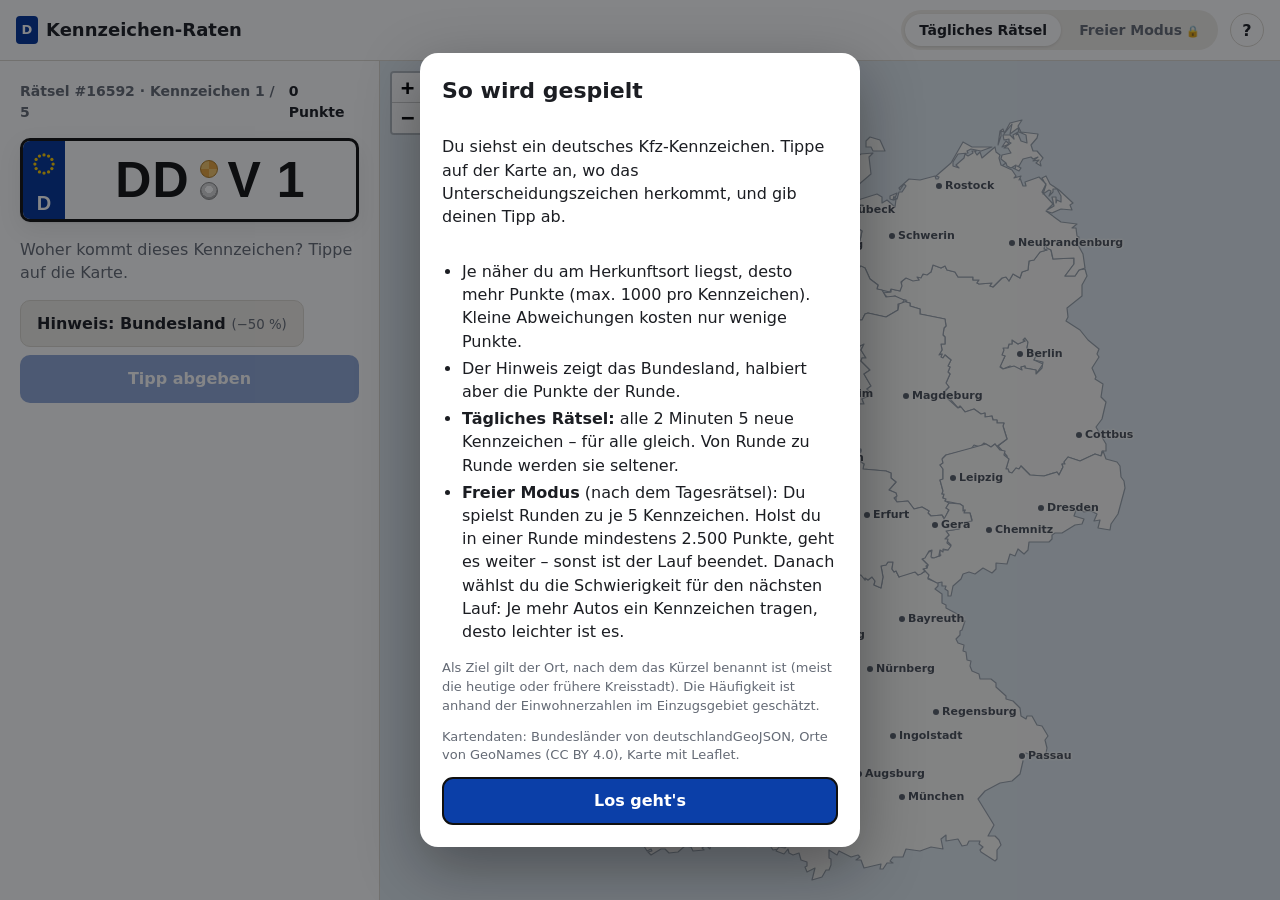
==== index.html @ be69921b "Neues Rätsel alle 2 Minuten (einstellbar über PUZZLE_MINUTES) Co-Authored-By: Claude Opus 5.5 <norep" ====
<!doctype html>
<html lang="de">
<head>
  <meta charset="utf-8">
  <meta name="viewport" content="width=device-width, initial-scale=1, viewport-fit=cover">
  <title>Kennzeichen-Raten</title>
  <meta name="description" content="Woher kommt dieses Kennzeichen? Tägliches Rätsel und freier Modus mit allen deutschen Unterscheidungszeichen.">
  <meta name="theme-color" content="#003399">
  <link rel="icon" href="data:image/svg+xml,%3Csvg xmlns='http://www.w3.org/2000/svg' viewBox='0 0 64 64'%3E%3Crect x='2' y='16' width='60' height='32' rx='5' fill='%23fff' stroke='%23111' stroke-width='3'/%3E%3Crect x='3.5' y='17.5' width='12' height='29' rx='3' fill='%23039'/%3E%3Ctext x='38' y='41' font-family='Arial' font-weight='700' font-size='20' text-anchor='middle'%3EKZ%3C/text%3E%3C/svg%3E">
  <link rel="stylesheet" href="vendor/leaflet/leaflet.css">
  <link rel="stylesheet" href="style.css">
</head>
<body>
  <header class="topbar">
    <h1 class="brand"><span class="brand-d">D</span>Kennzeichen-Raten</h1>
    <nav class="tabs" role="tablist">
      <button class="tab" role="tab" data-mode="daily" id="tab-daily">Tägliches Rätsel</button>
      <button class="tab" role="tab" data-mode="endless" id="tab-endless">Freier Modus</button>
    </nav>
    <button class="icon-btn" id="help-btn" aria-label="Spielregeln">?</button>
  </header>

  <main class="layout">
    <section class="panel" id="panel">
      <div class="panel-head">
        <span class="round-label" id="round-label">Runde 1 / 5</span>
        <span class="score-label" id="score-label">0 Punkte</span>
      </div>

      <div class="plate" id="plate" aria-live="polite">
        <div class="plate-eu"><svg class="plate-stars" viewBox="0 0 20 20" aria-hidden="true"><g fill="#ffcc00" id="stars"></g></svg><span>D</span></div>
        <div class="plate-text">
          <span class="plate-code" id="plate-code">M</span>
          <span class="plate-seals" aria-hidden="true"><i class="seal seal-hu"></i><i class="seal seal-state"></i></span>
          <span class="plate-rest" id="plate-rest">AB 123</span>
        </div>
      </div>

      <p class="prompt" id="prompt">Woher kommt dieses Kennzeichen? Tippe auf die Karte.</p>

      <div class="actions">
        <button class="btn btn-ghost" id="hint-btn">Hinweis: Bundesland <small>(−50 %)</small></button>
        <button class="btn btn-primary" id="guess-btn" disabled>Tipp abgeben</button>
        <button class="btn btn-primary" id="review-btn" hidden>Ergebnis anzeigen</button>
        <button class="btn btn-primary" id="runover-btn" hidden>Gesamtergebnis anzeigen</button>
      </div>

      <div class="endless-box" id="endless-box" hidden>
        <div class="progress-head">
          <span id="rp-label">Runde 1 · noch 2.500 Punkte nötig</span>
          <b id="rp-points">0 / 2.500</b>
        </div>
        <div class="progress" aria-hidden="true"><div class="progress-bar" id="rp-bar"></div><div class="progress-goal"></div></div>
        <div class="dots" id="rp-dots"></div>
        <p class="run-meta" id="rp-meta"></p>
      </div>
    </section>

    <section class="map-wrap">
      <div id="map" aria-label="Deutschlandkarte"></div>
    </section>
  </main>

  <div class="sheet" id="result" role="dialog" aria-label="Auflösung" hidden>
    <div class="sheet-title" id="result-title"></div>
    <div class="sheet-row">
      <div class="result-points" id="result-points">0</div>
      <div class="result-dist" id="result-dist"></div>
    </div>
    <div class="result-origin" id="result-origin"></div>
    <div class="result-tags" id="result-tags"></div>
    <p class="result-note" id="result-note" hidden></p>
    <button class="btn btn-primary" id="next-btn">Weiter</button>
  </div>

  <dialog class="modal" id="summary">
    <form method="dialog" class="modal-inner">
      <h2 id="sum-title">Rätsel #1</h2>
      <p class="sum-total"><b id="sum-total">0</b> / <span id="sum-max">5000</span> Punkte</p>
      <ol class="sum-list" id="sum-list"></ol>
      <div class="modal-actions">
        <button type="button" class="btn btn-primary" id="share-btn">Ergebnis teilen</button>
      </div>
      <div class="pick-level">
        <h3>Weiterspielen im freien Modus</h3>
        <p class="fine">Wähle eine Schwierigkeit – je mehr Autos ein Kennzeichen tragen, desto leichter.</p>
        <div class="pick-grid">
          <button type="button" class="pick" data-level="leicht"><b>Leicht</b><span>B, M, HH, K …</span></button>
          <button type="button" class="pick" data-level="mittel"><b>Mittel</b><span>GT, VS, OL …</span></button>
          <button type="button" class="pick" data-level="schwer"><b>Schwer</b><span>KU, NDH, WAN …</span></button>
          <button type="button" class="pick" data-level="profi"><b>Profi</b><span>BÜD, HDL, WOS …</span></button>
        </div>
      </div>
      <div class="stats-row">
        <div><b id="st-played">0</b><span>Gespielt</span></div>
        <div><b id="st-streak">0</b><span>Serie</span></div>
        <div><b id="st-maxstreak">0</b><span>Längste Serie</span></div>
        <div><b id="st-best">0</b><span>Bestwert</span></div>
      </div>
      <p class="countdown">Nächstes Rätsel in <b id="countdown">--:--:--</b></p>
      <div class="modal-actions"><button class="btn btn-link" value="close">Karte ansehen</button></div>
    </form>
  </dialog>

  <dialog class="modal" id="runover">
    <form method="dialog" class="modal-inner">
      <h2>Lauf beendet</h2>
      <p class="fine" id="ro-sub"></p>
      <p class="sum-total"><b id="ro-total">0</b> Punkte <span class="record" id="ro-record" hidden>🏆 Neuer Rekord!</span></p>
      <ol class="sum-list" id="ro-list"></ol>
      <div class="stats-row">
        <div><b id="ro-rounds">0</b><span>Runden geschafft</span></div>
        <div><b id="ro-plates">0</b><span>Kennzeichen</span></div>
        <div><b id="ro-avg">–</b><span>Ø Entfernung</span></div>
        <div><b id="ro-best">0</b><span>Rekord</span></div>
      </div>
      <div class="pick-level">
        <h3>Neuer Lauf – wähle die Schwierigkeit</h3>
        <div class="pick-grid">
          <button type="button" class="pick" data-level="leicht"><b>Leicht</b><span>B, M, HH, K …</span></button>
          <button type="button" class="pick" data-level="mittel"><b>Mittel</b><span>GT, VS, OL …</span></button>
          <button type="button" class="pick" data-level="schwer"><b>Schwer</b><span>KU, NDH, WAN …</span></button>
          <button type="button" class="pick" data-level="profi"><b>Profi</b><span>BÜD, HDL, WOS …</span></button>
        </div>
      </div>
      <div class="modal-actions"><button class="btn btn-link" value="close">Karte ansehen</button></div>
    </form>
  </dialog>

  <dialog class="modal" id="help">
    <form method="dialog" class="modal-inner">
      <h2>So wird gespielt</h2>
      <p>Du siehst ein deutsches Kfz-Kennzeichen. Tippe auf der Karte an, wo das Unterscheidungszeichen herkommt, und gib deinen Tipp ab.</p>
      <ul>
        <li>Je näher du am Herkunftsort liegst, desto mehr Punkte (max. 1000 pro Kennzeichen). Kleine Abweichungen kosten nur wenige Punkte.</li>
        <li>Der Hinweis zeigt das Bundesland, halbiert aber die Punkte der Runde.</li>
        <li><b>Tägliches Rätsel:</b> <span id="help-daily">jeden Tag</span> 5 neue Kennzeichen – für alle gleich. Von Runde zu Runde werden sie seltener.</li>
        <li><b>Freier Modus</b> (nach dem Tagesrätsel): Du spielst Runden zu je 5 Kennzeichen. Holst du in einer Runde mindestens 2.500 Punkte, geht es weiter – sonst ist der Lauf beendet. Danach wählst du die Schwierigkeit für den nächsten Lauf: Je mehr Autos ein Kennzeichen tragen, desto leichter ist es.</li>
      </ul>
      <p class="fine">Als Ziel gilt der Ort, nach dem das Kürzel benannt ist (meist die heutige oder frühere Kreisstadt). Die Häufigkeit ist anhand der Einwohnerzahlen im Einzugsgebiet geschätzt.</p>
      <p class="fine">Kartendaten: Bundesländer von deutschlandGeoJSON, Orte von GeoNames (CC BY 4.0), Karte mit Leaflet.</p>
      <div class="modal-actions"><button class="btn btn-primary" value="close">Los geht's</button></div>
    </form>
  </dialog>

  <div class="toast" id="toast" role="status" hidden></div>

  <script src="vendor/leaflet/leaflet.js"></script>
  <script src="plates.js"></script>
  <script src="germany.js"></script>
  <script src="cities.js"></script>
  <script src="app.js"></script>
</body>
</html>
---- vendor/leaflet/leaflet.css ----
/* required styles */

.leaflet-pane,
.leaflet-tile,
.leaflet-marker-icon,
.leaflet-marker-shadow,
.leaflet-tile-container,
.leaflet-pane > svg,
.leaflet-pane > canvas,
.leaflet-zoom-box,
.leaflet-image-layer,
.leaflet-layer {
	position: absolute;
	left: 0;
	top: 0;
	}
.leaflet-container {
	overflow: hidden;
	}
.leaflet-tile,
.leaflet-marker-icon,
.leaflet-marker-shadow {
	-webkit-user-select: none;
	   -moz-user-select: none;
	        user-select: none;
	  -webkit-user-drag: none;
	}
/* Prevents IE11 from highlighting tiles in blue */
.leaflet-tile::selection {
	background: transparent;
}
/* Safari renders non-retina tile on retina better with this, but Chrome is worse */
.leaflet-safari .leaflet-tile {
	image-rendering: -webkit-optimize-contrast;
	}
/* hack that prevents hw layers "stretching" when loading new tiles */
.leaflet-safari .leaflet-tile-container {
	width: 1600px;
	height: 1600px;
	-webkit-transform-origin: 0 0;
	}
.leaflet-marker-icon,
.leaflet-marker-shadow {
	display: block;
	}
/* .leaflet-container svg: reset svg max-width decleration shipped in Joomla! (joomla.org) 3.x */
/* .leaflet-container img: map is broken in FF if you have max-width: 100% on tiles */
.leaflet-container .leaflet-overlay-pane svg {
	max-width: none !important;
	max-height: none !important;
	}
.leaflet-container .leaflet-marker-pane img,
.leaflet-container .leaflet-shadow-pane img,
.leaflet-container .leaflet-tile-pane img,
.leaflet-container img.leaflet-image-layer,
.leaflet-container .leaflet-tile {
	max-width: none !important;
	max-height: none !important;
	width: auto;
	padding: 0;
	}

.leaflet-container img.leaflet-tile {
	/* See: https://bugs.chromium.org/p/chromium/issues/detail?id=600120 */
	mix-blend-mode: plus-lighter;
}

.leaflet-container.leaflet-touch-zoom {
	-ms-touch-action: pan-x pan-y;
	touch-action: pan-x pan-y;
	}
.leaflet-container.leaflet-touch-drag {
	-ms-touch-action: pinch-zoom;
	/* Fallback for FF which doesn't support pinch-zoom */
	touch-action: none;
	touch-action: pinch-zoom;
}
.leaflet-container.leaflet-touch-drag.leaflet-touch-zoom {
	-ms-touch-action: none;
	touch-action: none;
}
.leaflet-container {
	-webkit-tap-highlight-color: transparent;
}
.leaflet-container a {
	-webkit-tap-highlight-color: rgba(51, 181, 229, 0.4);
}
.leaflet-tile {
	filter: inherit;
	visibility: hidden;
	}
.leaflet-tile-loaded {
	visibility: inherit;
	}
.leaflet-zoom-box {
	width: 0;
	height: 0;
	-moz-box-sizing: border-box;
	     box-sizing: border-box;
	z-index: 800;
	}
/* workaround for https://bugzilla.mozilla.org/show_bug.cgi?id=888319 */
.leaflet-overlay-pane svg {
	-moz-user-select: none;
	}

.leaflet-pane         { z-index: 400; }

.leaflet-tile-pane    { z-index: 200; }
.leaflet-overlay-pane { z-index: 400; }
.leaflet-shadow-pane  { z-index: 500; }
.leaflet-marker-pane  { z-index: 600; }
.leaflet-tooltip-pane   { z-index: 650; }
.leaflet-popup-pane   { z-index: 700; }

.leaflet-map-pane canvas { z-index: 100; }
.leaflet-map-pane svg    { z-index: 200; }

.leaflet-vml-shape {
	width: 1px;
	height: 1px;
	}
.lvml {
	behavior: url(#default#VML);
	display: inline-block;
	position: absolute;
	}


/* control positioning */

.leaflet-control {
	position: relative;
	z-index: 800;
	pointer-events: visiblePainted; /* IE 9-10 doesn't have auto */
	pointer-events: auto;
	}
.leaflet-top,
.leaflet-bottom {
	position: absolute;
	z-index: 1000;
	pointer-events: none;
	}
.leaflet-top {
	top: 0;
	}
.leaflet-right {
	right: 0;
	}
.leaflet-bottom {
	bottom: 0;
	}
.leaflet-left {
	left: 0;
	}
.leaflet-control {
	float: left;
	clear: both;
	}
.leaflet-right .leaflet-control {
	float: right;
	}
.leaflet-top .leaflet-control {
	margin-top: 10px;
	}
.leaflet-bottom .leaflet-control {
	margin-bottom: 10px;
	}
.leaflet-left .leaflet-control {
	margin-left: 10px;
	}
.leaflet-right .leaflet-control {
	margin-right: 10px;
	}


/* zoom and fade animations */

.leaflet-fade-anim .leaflet-popup {
	opacity: 0;
	-webkit-transition: opacity 0.2s linear;
	   -moz-transition: opacity 0.2s linear;
	        transition: opacity 0.2s linear;
	}
.leaflet-fade-anim .leaflet-map-pane .leaflet-popup {
	opacity: 1;
	}
.leaflet-zoom-animated {
	-webkit-transform-origin: 0 0;
	    -ms-transform-origin: 0 0;
	        transform-origin: 0 0;
	}
svg.leaflet-zoom-animated {
	will-change: transform;
}

.leaflet-zoom-anim .leaflet-zoom-animated {
	-webkit-transition: -webkit-transform 0.25s cubic-bezier(0,0,0.25,1);
	   -moz-transition:    -moz-transform 0.25s cubic-bezier(0,0,0.25,1);
	        transition:         transform 0.25s cubic-bezier(0,0,0.25,1);
	}
.leaflet-zoom-anim .leaflet-tile,
.leaflet-pan-anim .leaflet-tile {
	-webkit-transition: none;
	   -moz-transition: none;
	        transition: none;
	}

.leaflet-zoom-anim .leaflet-zoom-hide {
	visibility: hidden;
	}


/* cursors */

.leaflet-interactive {
	cursor: pointer;
	}
.leaflet-grab {
	cursor: -webkit-grab;
	cursor:    -moz-grab;
	cursor:         grab;
	}
.leaflet-crosshair,
.leaflet-crosshair .leaflet-interactive {
	cursor: crosshair;
	}
.leaflet-popup-pane,
.leaflet-control {
	cursor: auto;
	}
.leaflet-dragging .leaflet-grab,
.leaflet-dragging .leaflet-grab .leaflet-interactive,
.leaflet-dragging .leaflet-marker-draggable {
	cursor: move;
	cursor: -webkit-grabbing;
	cursor:    -moz-grabbing;
	cursor:         grabbing;
	}

/* marker & overlays interactivity */
.leaflet-marker-icon,
.leaflet-marker-shadow,
.leaflet-image-layer,
.leaflet-pane > svg path,
.leaflet-tile-container {
	pointer-events: none;
	}

.leaflet-marker-icon.leaflet-interactive,
.leaflet-image-layer.leaflet-interactive,
.leaflet-pane > svg path.leaflet-interactive,
svg.leaflet-image-layer.leaflet-interactive path {
	pointer-events: visiblePainted; /* IE 9-10 doesn't have auto */
	pointer-events: auto;
	}

/* visual tweaks */

.leaflet-container {
	background: #ddd;
	outline-offset: 1px;
	}
.leaflet-container a {
	color: #0078A8;
	}
.leaflet-zoom-box {
	border: 2px dotted #38f;
	background: rgba(255,255,255,0.5);
	}


/* general typography */
.leaflet-container {
	font-family: "Helvetica Neue", Arial, Helvetica, sans-serif;
	font-size: 12px;
	font-size: 0.75rem;
	line-height: 1.5;
	}


/* general toolbar styles */

.leaflet-bar {
	box-shadow: 0 1px 5px rgba(0,0,0,0.65);
	border-radius: 4px;
	}
.leaflet-bar a {
	background-color: #fff;
	border-bottom: 1px solid #ccc;
	width: 26px;
	height: 26px;
	line-height: 26px;
	display: block;
	text-align: center;
	text-decoration: none;
	color: black;
	}
.leaflet-bar a,
.leaflet-control-layers-toggle {
	background-position: 50% 50%;
	background-repeat: no-repeat;
	display: block;
	}
.leaflet-bar a:hover,
.leaflet-bar a:focus {
	background-color: #f4f4f4;
	}
.leaflet-bar a:first-child {
	border-top-left-radius: 4px;
	border-top-right-radius: 4px;
	}
.leaflet-bar a:last-child {
	border-bottom-left-radius: 4px;
	border-bottom-right-radius: 4px;
	border-bottom: none;
	}
.leaflet-bar a.leaflet-disabled {
	cursor: default;
	background-color: #f4f4f4;
	color: #bbb;
	}

.leaflet-touch .leaflet-bar a {
	width: 30px;
	height: 30px;
	line-height: 30px;
	}
.leaflet-touch .leaflet-bar a:first-child {
	border-top-left-radius: 2px;
	border-top-right-radius: 2px;
	}
.leaflet-touch .leaflet-bar a:last-child {
	border-bottom-left-radius: 2px;
	border-bottom-right-radius: 2px;
	}

/* zoom control */

.leaflet-control-zoom-in,
.leaflet-control-zoom-out {
	font: bold 18px 'Lucida Console', Monaco, monospace;
	text-indent: 1px;
	}

.leaflet-touch .leaflet-control-zoom-in, .leaflet-touch .leaflet-control-zoom-out  {
	font-size: 22px;
	}


/* layers control */

.leaflet-control-layers {
	box-shadow: 0 1px 5px rgba(0,0,0,0.4);
	background: #fff;
	border-radius: 5px;
	}
.leaflet-control-layers-toggle {
	background-image: url(images/layers.png);
	width: 36px;
	height: 36px;
	}
.leaflet-retina .leaflet-control-layers-toggle {
	background-image: url(images/layers-2x.png);
	background-size: 26px 26px;
	}
.leaflet-touch .leaflet-control-layers-toggle {
	width: 44px;
	height: 44px;
	}
.leaflet-control-layers .leaflet-control-layers-list,
.leaflet-control-layers-expanded .leaflet-control-layers-toggle {
	display: none;
	}
.leaflet-control-layers-expanded .leaflet-control-layers-list {
	display: block;
	position: relative;
	}
.leaflet-control-layers-expanded {
	padding: 6px 10px 6px 6px;
	color: #333;
	background: #fff;
	}
.leaflet-control-layers-scrollbar {
	overflow-y: scroll;
	overflow-x: hidden;
	padding-right: 5px;
	}
.leaflet-control-layers-selector {
	margin-top: 2px;
	position: relative;
	top: 1px;
	}
.leaflet-control-layers label {
	display: block;
	font-size: 13px;
	font-size: 1.08333em;
	}
.leaflet-control-layers-separator {
	height: 0;
	border-top: 1px solid #ddd;
	margin: 5px -10px 5px -6px;
	}

/* Default icon URLs */
.leaflet-default-icon-path { /* used only in path-guessing heuristic, see L.Icon.Default */
	background-image: url(images/marker-icon.png);
	}


/* attribution and scale controls */

.leaflet-container .leaflet-control-attribution {
	background: #fff;
	background: rgba(255, 255, 255, 0.8);
	margin: 0;
	}
.leaflet-control-attribution,
.leaflet-control-scale-line {
	padding: 0 5px;
	color: #333;
	line-height: 1.4;
	}
.leaflet-control-attribution a {
	text-decoration: none;
	}
.leaflet-control-attribution a:hover,
.leaflet-control-attribution a:focus {
	text-decoration: underline;
	}
.leaflet-attribution-flag {
	display: inline !important;
	vertical-align: baseline !important;
	width: 1em;
	height: 0.6669em;
	}
.leaflet-left .leaflet-control-scale {
	margin-left: 5px;
	}
.leaflet-bottom .leaflet-control-scale {
	margin-bottom: 5px;
	}
.leaflet-control-scale-line {
	border: 2px solid #777;
	border-top: none;
	line-height: 1.1;
	padding: 2px 5px 1px;
	white-space: nowrap;
	-moz-box-sizing: border-box;
	     box-sizing: border-box;
	background: rgba(255, 255, 255, 0.8);
	text-shadow: 1px 1px #fff;
	}
.leaflet-control-scale-line:not(:first-child) {
	border-top: 2px solid #777;
	border-bottom: none;
	margin-top: -2px;
	}
.leaflet-control-scale-line:not(:first-child):not(:last-child) {
	border-bottom: 2px solid #777;
	}

.leaflet-touch .leaflet-control-attribution,
.leaflet-touch .leaflet-control-layers,
.leaflet-touch .leaflet-bar {
	box-shadow: none;
	}
.leaflet-touch .leaflet-control-layers,
.leaflet-touch .leaflet-bar {
	border: 2px solid rgba(0,0,0,0.2);
	background-clip: padding-box;
	}


/* popup */

.leaflet-popup {
	position: absolute;
	text-align: center;
	margin-bottom: 20px;
	}
.leaflet-popup-content-wrapper {
	padding: 1px;
	text-align: left;
	border-radius: 12px;
	}
.leaflet-popup-content {
	margin: 13px 24px 13px 20px;
	line-height: 1.3;
	font-size: 13px;
	font-size: 1.08333em;
	min-height: 1px;
	}
.leaflet-popup-content p {
	margin: 17px 0;
	margin: 1.3em 0;
	}
.leaflet-popup-tip-container {
	width: 40px;
	height: 20px;
	position: absolute;
	left: 50%;
	margin-top: -1px;
	margin-left: -20px;
	overflow: hidden;
	pointer-events: none;
	}
.leaflet-popup-tip {
	width: 17px;
	height: 17px;
	padding: 1px;

	margin: -10px auto 0;
	pointer-events: auto;

	-webkit-transform: rotate(45deg);
	   -moz-transform: rotate(45deg);
	    -ms-transform: rotate(45deg);
	        transform: rotate(45deg);
	}
.leaflet-popup-content-wrapper,
.leaflet-popup-tip {
	background: white;
	color: #333;
	box-shadow: 0 3px 14px rgba(0,0,0,0.4);
	}
.leaflet-container a.leaflet-popup-close-button {
	position: absolute;
	top: 0;
	right: 0;
	border: none;
	text-align: center;
	width: 24px;
	height: 24px;
	font: 16px/24px Tahoma, Verdana, sans-serif;
	color: #757575;
	text-decoration: none;
	background: transparent;
	}
.leaflet-container a.leaflet-popup-close-button:hover,
.leaflet-container a.leaflet-popup-close-button:focus {
	color: #585858;
	}
.leaflet-popup-scrolled {
	overflow: auto;
	}

.leaflet-oldie .leaflet-popup-content-wrapper {
	-ms-zoom: 1;
	}
.leaflet-oldie .leaflet-popup-tip {
	width: 24px;
	margin: 0 auto;

	-ms-filter: "progid:DXImageTransform.Microsoft.Matrix(M11=0.70710678, M12=0.70710678, M21=-0.70710678, M22=0.70710678)";
	filter: progid:DXImageTransform.Microsoft.Matrix(M11=0.70710678, M12=0.70710678, M21=-0.70710678, M22=0.70710678);
	}

.leaflet-oldie .leaflet-control-zoom,
.leaflet-oldie .leaflet-control-layers,
.leaflet-oldie .leaflet-popup-content-wrapper,
.leaflet-oldie .leaflet-popup-tip {
	border: 1px solid #999;
	}


/* div icon */

.leaflet-div-icon {
	background: #fff;
	border: 1px solid #666;
	}


/* Tooltip */
/* Base styles for the element that has a tooltip */
.leaflet-tooltip {
	position: absolute;
	padding: 6px;
	background-color: #fff;
	border: 1px solid #fff;
	border-radius: 3px;
	color: #222;
	white-space: nowrap;
	-webkit-user-select: none;
	-moz-user-select: none;
	-ms-user-select: none;
	user-select: none;
	pointer-events: none;
	box-shadow: 0 1px 3px rgba(0,0,0,0.4);
	}
.leaflet-tooltip.leaflet-interactive {
	cursor: pointer;
	pointer-events: auto;
	}
.leaflet-tooltip-top:before,
.leaflet-tooltip-bottom:before,
.leaflet-tooltip-left:before,
.leaflet-tooltip-right:before {
	position: absolute;
	pointer-events: none;
	border: 6px solid transparent;
	background: transparent;
	content: "";
	}

/* Directions */

.leaflet-tooltip-bottom {
	margin-top: 6px;
}
.leaflet-tooltip-top {
	margin-top: -6px;
}
.leaflet-tooltip-bottom:before,
.leaflet-tooltip-top:before {
	left: 50%;
	margin-left: -6px;
	}
.leaflet-tooltip-top:before {
	bottom: 0;
	margin-bottom: -12px;
	border-top-color: #fff;
	}
.leaflet-tooltip-bottom:before {
	top: 0;
	margin-top: -12px;
	margin-left: -6px;
	border-bottom-color: #fff;
	}
.leaflet-tooltip-left {
	margin-left: -6px;
}
.leaflet-tooltip-right {
	margin-left: 6px;
}
.leaflet-tooltip-left:before,
.leaflet-tooltip-right:before {
	top: 50%;
	margin-top: -6px;
	}
.leaflet-tooltip-left:before {
	right: 0;
	margin-right: -12px;
	border-left-color: #fff;
	}
.leaflet-tooltip-right:before {
	left: 0;
	margin-left: -12px;
	border-right-color: #fff;
	}

/* Printing */

@media print {
	/* Prevent printers from removing background-images of controls. */
	.leaflet-control {
		-webkit-print-color-adjust: exact;
		print-color-adjust: exact;
		}
	}
---- style.css ----
:root {
  --bg: #f4f2ee;
  --surface: #ffffff;
  --surface-2: #f0ede7;
  --text: #1b1d22;
  --muted: #646a75;
  --border: #dcd8d0;
  --accent: #0b3fa8;
  --accent-text: #ffffff;
  --eu: #003399;
  --good: #1f8a4c;
  --mid: #c98a00;
  --bad: #c0392b;
  --map-bg: #dfe8ef;
  --land: #fbfaf7;
  --land-line: #9aa3ad;
  --land-hint: #ffe9a8;
  --city-dot: #59606b;
  --city-text: #4a505a;
  --shadow: 0 1px 2px rgba(0,0,0,.06), 0 8px 24px rgba(0,0,0,.08);
  --radius: 14px;
  color-scheme: light;
}
@media (prefers-color-scheme: dark) {
  :root:not([data-theme="light"]) {
    --bg: #111317;
    --surface: #1a1d23;
    --surface-2: #23272f;
    --text: #eceef2;
    --muted: #9aa1ad;
    --border: #2f343d;
    --accent: #5b8cff;
    --accent-text: #0b0d12;
    --map-bg: #0f1a24;
    --land: #262b33;
    --land-line: #4c5562;
    --land-hint: #5a4a17;
    --city-dot: #8f98a6;
    --city-text: #aab2bf;
    --shadow: 0 1px 2px rgba(0,0,0,.4), 0 8px 24px rgba(0,0,0,.35);
    color-scheme: dark;
  }
}

* { box-sizing: border-box; }
[hidden] { display: none !important; }
html, body { height: 100%; margin: 0; }
body {
  background: var(--bg);
  color: var(--text);
  font: 16px/1.45 system-ui, -apple-system, "Segoe UI", Roboto, sans-serif;
  display: flex;
  flex-direction: column;
  overflow: hidden;
}
button { font: inherit; color: inherit; }

/* Top bar */
.topbar {
  display: flex; align-items: center; gap: 12px;
  padding: 10px 16px;
  background: var(--surface);
  border-bottom: 1px solid var(--border);
  z-index: 10;
}
.brand { font-size: 18px; margin: 0; display: flex; align-items: center; gap: 8px; white-space: nowrap; }
.brand-d {
  display: inline-grid; place-items: center;
  width: 22px; height: 28px; border-radius: 4px;
  background: var(--eu); color: #fff; font-size: 13px;
}
.tabs { display: flex; gap: 4px; background: var(--surface-2); padding: 4px; border-radius: 999px; margin-left: auto; }
.tab {
  border: 0; background: transparent; padding: 6px 14px; border-radius: 999px;
  cursor: pointer; color: var(--muted); font-weight: 600; font-size: 14px;
}
.tab[aria-selected="true"] { background: var(--surface); color: var(--text); box-shadow: 0 1px 3px rgba(0,0,0,.12); }
.tab.locked::after { content: " 🔒"; font-size: 11px; }
.icon-btn {
  width: 34px; height: 34px; border-radius: 50%;
  border: 1px solid var(--border); background: var(--surface); cursor: pointer; font-weight: 700;
}

/* Layout */
.layout { flex: 1; display: grid; grid-template-columns: 380px 1fr; min-height: 0; }
.panel {
  padding: 20px; overflow-y: auto;
  background: var(--surface); border-right: 1px solid var(--border);
  display: flex; flex-direction: column; gap: 16px;
}
.panel > * { flex-shrink: 0; }
.map-wrap { position: relative; min-height: 0; }
#map { position: absolute; inset: 0; background: var(--map-bg); cursor: crosshair; }
.leaflet-container { font: inherit; background: var(--map-bg); }

.panel-head { display: flex; justify-content: space-between; color: var(--muted); font-size: 14px; font-weight: 600; }
.score-label { color: var(--text); font-variant-numeric: tabular-nums; }

/* License plate */
.plate {
  display: flex; align-items: stretch;
  background: #fff; color: #111;
  border: 3px solid #111; border-radius: 10px;
  height: 84px; overflow: hidden;
  box-shadow: inset 0 0 0 2px #fff, var(--shadow);
  user-select: none;
}
.plate-eu {
  width: 42px; flex: none;
  background: var(--eu); color: #fff;
  display: flex; flex-direction: column; align-items: center; justify-content: flex-end;
  padding: 6px 0 6px; gap: 2px;
  font: 700 20px/1 Arial, sans-serif;
}
.plate-stars { width: 26px; height: 26px; margin-bottom: auto; margin-top: 4px; }
.plate-text {
  flex: 1; display: flex; align-items: center; justify-content: center; gap: 10px;
  font-family: "DIN 1451", "DIN Alternate", Bahnschrift, "Arial Narrow", "Roboto Condensed", sans-serif;
  font-stretch: condensed; font-weight: 700; font-size: 50px; letter-spacing: .02em;
  padding: 0 10px; white-space: nowrap; overflow: hidden;
}
.plate-seals { display: flex; flex-direction: column; gap: 4px; }
.seal { display: block; width: 18px; height: 18px; border-radius: 50%; }
.seal-hu { background: conic-gradient(#e8a33d 0 25%, #f3c66b 0 50%, #e8a33d 0 75%, #f3c66b 0); border: 1px solid #b07a20; }
.seal-state { background: radial-gradient(circle at 50% 40%, #fff 0 30%, #d8d8d8 31% 60%, #a9a9a9 61%); border: 1px solid #888; }
.plate.pop { animation: pop .35s ease; }
@keyframes pop { 0% { transform: scale(.94); opacity: .3; } 100% { transform: scale(1); opacity: 1; } }

.prompt { margin: 0; color: var(--muted); }
.prompt.hint { color: var(--text); }
.prompt b { color: var(--text); }

.actions { display: flex; gap: 8px; flex-wrap: wrap; }
.btn {
  border: 1px solid transparent; border-radius: 10px; padding: 11px 16px;
  font-weight: 650; cursor: pointer; transition: transform .05s ease, opacity .15s;
}
.btn:active { transform: translateY(1px); }
.btn[disabled] { opacity: .45; cursor: not-allowed; }
.btn-primary { background: var(--accent); color: var(--accent-text); flex: 1; }
.btn-ghost { background: var(--surface-2); border-color: var(--border); }
.btn-ghost small { color: var(--muted); font-weight: 500; }
.btn-link { background: none; color: var(--muted); text-decoration: underline; padding: 8px; }

/* Ergebnis-Popup */
.sheet {
  position: fixed; z-index: 1000;
  left: calc(380px + (100% - 380px) / 2); bottom: 24px;
  transform: translateX(-50%);
  width: min(420px, calc(100% - 32px));
  background: var(--surface); color: var(--text);
  border: 1px solid var(--border); border-radius: 18px;
  box-shadow: 0 12px 40px rgba(0,0,0,.28);
  padding: 16px 18px 18px;
  display: flex; flex-direction: column; gap: 6px;
}
.sheet.show { animation: sheet-in .28s cubic-bezier(.2,.9,.3,1.2); }
@keyframes sheet-in { from { transform: translate(-50%, 30px); opacity: 0; } to { transform: translate(-50%, 0); opacity: 1; } }
.sheet-title { font-size: 13px; font-weight: 600; color: var(--muted); }
.sheet-row { display: flex; align-items: baseline; gap: 12px; flex-wrap: wrap; }
.result-points { font-size: 34px; font-weight: 800; font-variant-numeric: tabular-nums; line-height: 1.1; }
.result-points small { font-size: 16px; color: var(--muted); font-weight: 600; }
.result-dist { font-weight: 700; }
.result-origin { color: var(--muted); font-size: 14px; }
.result-origin b { color: var(--text); }
.result-tags { display: flex; gap: 6px; flex-wrap: wrap; margin-bottom: 6px; }
.tag { font-size: 12px; font-weight: 650; padding: 2px 8px; border-radius: 999px; background: var(--surface-2); color: var(--muted); border: 1px solid var(--border); }
.tag-leicht { color: var(--good); }
.tag-mittel { color: var(--mid); }
.tag-schwer, .tag-profi { color: var(--bad); }
.result-note { margin: 0 0 6px; padding: 8px 10px; border-radius: 10px; background: var(--surface-2); font-weight: 600; font-size: 14px; }
.c-good { color: var(--good); } .c-mid { color: var(--mid); } .c-bad { color: var(--bad); }

/* Schwierigkeit */
.endless-box { display: flex; flex-direction: column; gap: 10px; }
.levels { display: grid; grid-template-columns: repeat(4, 1fr); gap: 4px; background: var(--surface-2); padding: 4px; border-radius: 12px; }
.level { border: 0; background: transparent; padding: 8px 4px; border-radius: 9px; font-weight: 650; font-size: 14px; color: var(--muted); cursor: pointer; }
.level[aria-pressed="true"] { background: var(--surface); color: var(--text); box-shadow: 0 1px 3px rgba(0,0,0,.14); }
.level-desc { margin: 0; font-size: 13px; color: var(--muted); }

.endless-stats {
  display: grid; grid-template-columns: repeat(3, 1fr); gap: 8px; text-align: center;
}
.endless-stats > div, .stats-row > div {
  background: var(--surface-2); border-radius: 10px; padding: 10px 4px;
  display: flex; flex-direction: column;
}
.endless-stats b, .stats-row b { font-size: 20px; font-variant-numeric: tabular-nums; }
.endless-stats span, .stats-row span { font-size: 12px; color: var(--muted); }

/* Map markers */
.target-label {
  background: var(--eu); color: #fff; border: 0; border-radius: 6px;
  font-weight: 700; padding: 3px 8px; box-shadow: var(--shadow);
}
.target-label::before { border-top-color: var(--eu) !important; }
.city { pointer-events: none; }
.city i {
  position: absolute; left: -3px; top: -3px; width: 6px; height: 6px; border-radius: 50%;
  background: var(--city-dot); box-shadow: 0 0 0 1.5px var(--land);
}
.city span {
  position: absolute; left: 6px; top: -8px; white-space: nowrap;
  font-size: 11px; font-weight: 600; line-height: 16px; color: var(--city-text);
  text-shadow: 0 0 2px var(--land), 0 0 2px var(--land), 0 0 3px var(--land);
}
.state-label {
  background: transparent; border: 0; box-shadow: none; color: var(--muted);
  font-size: 11px; font-weight: 600; text-transform: uppercase; letter-spacing: .04em;
}

/* Modals */
.modal {
  border: 0; border-radius: 18px; padding: 0; max-width: 440px; width: calc(100% - 32px);
  background: var(--surface); color: var(--text); box-shadow: 0 20px 60px rgba(0,0,0,.35);
}
.modal::backdrop { background: rgba(10,12,16,.5); }
.modal-inner { padding: 22px; display: flex; flex-direction: column; gap: 12px; }
.modal h2 { margin: 0; font-size: 22px; }
.modal ul { padding-left: 20px; margin: 0; }
.modal li { margin: 4px 0; }
.fine { font-size: 13px; color: var(--muted); margin: 0; }
.sum-total { margin: 0; font-size: 18px; }
.sum-total b { font-size: 30px; }
.sum-list { list-style: none; padding: 0; margin: 0; display: flex; flex-direction: column; gap: 6px; }
.sum-list li {
  display: grid; grid-template-columns: 64px 1fr auto; gap: 10px; align-items: center;
  background: var(--surface-2); border-radius: 10px; padding: 8px 10px; font-size: 14px;
}
.mini-plate {
  border: 2px solid #111; border-left: 8px solid var(--eu); border-radius: 5px; background: #fff; color: #111;
  font: 700 16px/1.3 "DIN 1451", Bahnschrift, "Arial Narrow", sans-serif; text-align: center; padding: 1px 4px;
}
.sum-list .pts { font-weight: 700; font-variant-numeric: tabular-nums; }
.sum-list .sub { color: var(--muted); font-size: 12px; }
.stats-row { display: grid; grid-template-columns: repeat(4, 1fr); gap: 6px; text-align: center; }
.countdown { margin: 0; text-align: center; color: var(--muted); }
.countdown b { color: var(--text); font-variant-numeric: tabular-nums; }
.modal-actions { display: flex; flex-wrap: wrap; gap: 8px; }
.modal-actions .btn-primary { flex-basis: 100%; }
.modal-actions .btn-ghost { flex: 1; }
.modal-actions .btn-link { margin: 0 auto; }

.toast {
  position: fixed; left: 50%; bottom: 24px; transform: translateX(-50%);
  background: var(--text); color: var(--bg); padding: 10px 16px; border-radius: 10px;
  font-weight: 600; z-index: 2000; box-shadow: var(--shadow);
}

/* Rundenfortschritt im freien Modus */
.progress-head { display: flex; justify-content: space-between; align-items: baseline; font-size: 14px; color: var(--muted); }
.progress-head b { color: var(--text); font-variant-numeric: tabular-nums; }
.progress { position: relative; height: 10px; border-radius: 999px; background: var(--surface-2); border: 1px solid var(--border); overflow: hidden; }
.progress-bar { height: 100%; width: 0; background: var(--mid); border-radius: 999px; transition: width .4s ease; }
.progress-bar.ok { background: var(--good); }
.progress-goal { position: absolute; top: -2px; bottom: -2px; left: 50%; width: 2px; background: var(--text); opacity: .5; }
.dots { display: grid; grid-template-columns: repeat(5, 1fr); gap: 6px; }
.dot {
  display: grid; place-items: center; height: 34px; border-radius: 9px;
  background: var(--surface-2); border: 1px solid var(--border);
  color: var(--muted); font-size: 14px; font-weight: 650;
}
.dot.now { border-color: var(--accent); color: var(--text); }
.dot.done { font-size: 16px; }
.run-meta { margin: 0; font-size: 13px; color: var(--muted); }
.result-note.ok { color: var(--good); }
.result-note.fail { color: var(--bad); }
.round-row { grid-template-columns: 80px 1fr auto !important; }
.record { font-size: 14px; font-weight: 700; color: var(--mid); margin-left: 6px; }

/* Auswahl der Schwierigkeit in der Zusammenfassung */
.pick-level { border-top: 1px solid var(--border); padding-top: 12px; display: flex; flex-direction: column; gap: 8px; }
.pick-level h3 { margin: 0; font-size: 17px; }
.pick-grid { display: grid; grid-template-columns: repeat(2, 1fr); gap: 8px; }
.pick {
  display: flex; flex-direction: column; align-items: flex-start; gap: 2px;
  padding: 10px 12px; border-radius: 12px; cursor: pointer; text-align: left;
  background: var(--surface-2); border: 1px solid var(--border);
}
.pick b { font-size: 16px; }
.pick span { font-size: 12px; color: var(--muted); }
.pick:hover, .pick.current { border-color: var(--accent); }
.pick[data-level="leicht"] b { color: var(--good); }
.pick[data-level="mittel"] b { color: var(--mid); }
.pick[data-level="schwer"] b, .pick[data-level="profi"] b { color: var(--bad); }
.modal { max-height: calc(100dvh - 24px); }

/* Mobile */
@media (max-width: 760px) {
  .topbar { padding: 8px 12px; gap: 8px; flex-wrap: wrap; }
  .brand { font-size: 16px; }
  .tabs { order: 3; width: 100%; margin: 0; }
  .tab { flex: 1; }
  .tab.locked::after { content: " 🔒"; font-size: 11px; }
.icon-btn { margin-left: auto; }
  .layout { grid-template-columns: 1fr; grid-template-rows: auto 1fr; }
  .panel { border-right: 0; border-bottom: 1px solid var(--border); padding: 12px 16px; gap: 10px; max-height: 52vh; }
  .plate { height: 64px; }
  .plate-text { font-size: 38px; gap: 8px; }
  .plate-eu { width: 34px; font-size: 16px; }
  .plate-stars { width: 20px; height: 20px; }
  .seal { width: 14px; height: 14px; }
  .prompt { font-size: 14px; }
  .btn { padding: 10px 12px; font-size: 15px; }
  .sheet { left: 50%; bottom: max(12px, env(safe-area-inset-bottom)); padding: 14px 16px 16px; }
  .result-points { font-size: 28px; }
  .level { font-size: 13px; padding: 7px 2px; }
  .dot { height: 28px; }
  .endless-box { gap: 8px; }
  .endless-stats > div { padding: 6px 4px; }
  .endless-stats b { font-size: 15px; }
  .endless-box .btn-link { padding: 0; font-size: 14px; }
  /* Während der Auflösung: nur Kennzeichen zeigen, Karte bekommt den Platz */
  body.answered .prompt, body.answered .actions, body.answered .endless-box { display: none; }
  .sheet { gap: 4px; }
  .sheet .result-origin { font-size: 13px; }
  .result-tags { margin-bottom: 4px; }
  .endless-stats b { font-size: 16px; }
  .stats-row b { font-size: 16px; }
  .stats-row > div { padding: 6px 2px; }
  .stats-row span { font-size: 11px; }
  .modal-inner { padding: 18px 16px; gap: 10px; }
  .sum-total b { font-size: 26px; }
  .sum-list { gap: 4px; }
  .sum-list li { padding: 5px 8px; grid-template-columns: 54px 1fr auto; line-height: 1.25; }
  .mini-plate { font-size: 14px; }
  .pick { padding: 8px 10px; }
}
@media (max-width: 380px) {
  .plate-text { font-size: 32px; }
  .actions .btn { font-size: 14px; }
}
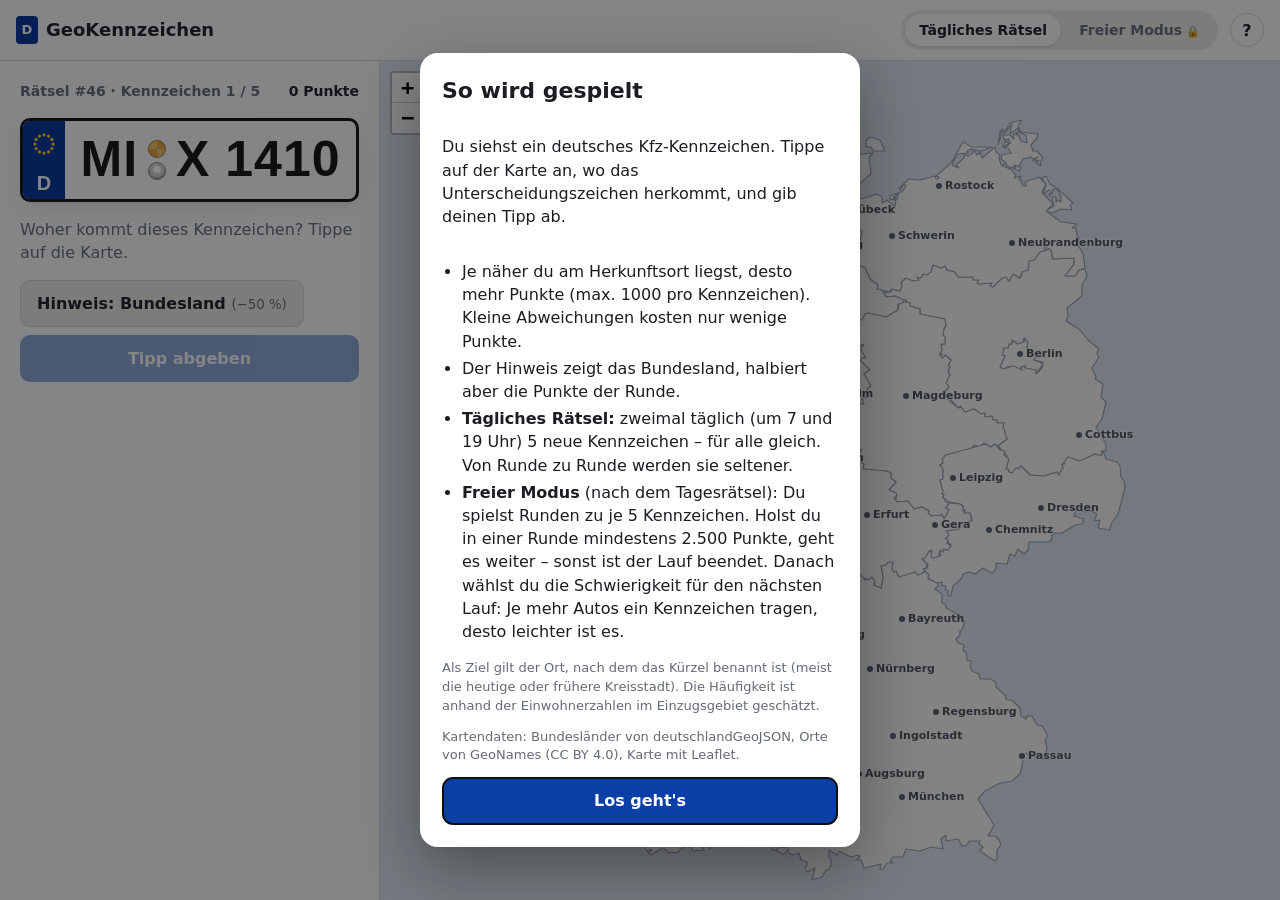
==== commit fc8f9201: "Name der Seite: GeoKennzeichen Co-Authored-By: Claude Opus 5.5 <noreply@anthropic.com> Claude-Sessio" ====
--- a/index.html
+++ b/index.html
@@ -3,7 +3,7 @@
 <head>
   <meta charset="utf-8">
   <meta name="viewport" content="width=device-width, initial-scale=1, viewport-fit=cover">
-  <title>Kennzeichen-Raten</title>
+  <title>GeoKennzeichen</title>
   <meta name="description" content="Woher kommt dieses Kennzeichen? Tägliches Rätsel und freier Modus mit allen deutschen Unterscheidungszeichen.">
   <meta name="theme-color" content="#003399">
   <link rel="icon" href="data:image/svg+xml,%3Csvg xmlns='http://www.w3.org/2000/svg' viewBox='0 0 64 64'%3E%3Crect x='2' y='16' width='60' height='32' rx='5' fill='%23fff' stroke='%23111' stroke-width='3'/%3E%3Crect x='3.5' y='17.5' width='12' height='29' rx='3' fill='%23039'/%3E%3Ctext x='38' y='41' font-family='Arial' font-weight='700' font-size='20' text-anchor='middle'%3EKZ%3C/text%3E%3C/svg%3E">
@@ -12,7 +12,7 @@
 </head>
 <body>
   <header class="topbar">
-    <h1 class="brand"><span class="brand-d">D</span>Kennzeichen-Raten</h1>
+    <h1 class="brand"><span class="brand-d">D</span>GeoKennzeichen</h1>
     <nav class="tabs" role="tablist">
       <button class="tab" role="tab" data-mode="daily" id="tab-daily">Tägliches Rätsel</button>
       <button class="tab" role="tab" data-mode="endless" id="tab-endless">Freier Modus</button>
@@ -83,12 +83,12 @@
       </div>
       <div class="pick-level">
         <h3>Weiterspielen im freien Modus</h3>
-        <p class="fine">Wähle eine Schwierigkeit – je mehr Autos ein Kennzeichen tragen, desto leichter.</p>
+        <p class="fine">Wähle eine Schwierigkeit – je mehr Autos ein Kennzeichen tragen, desto leichter. Zahlen geschätzt.</p>
         <div class="pick-grid">
-          <button type="button" class="pick" data-level="leicht"><b>Leicht</b><span>B, M, HH, K …</span></button>
-          <button type="button" class="pick" data-level="mittel"><b>Mittel</b><span>GT, VS, OL …</span></button>
-          <button type="button" class="pick" data-level="schwer"><b>Schwer</b><span>KU, NDH, WAN …</span></button>
-          <button type="button" class="pick" data-level="profi"><b>Profi</b><span>BÜD, HDL, WOS …</span></button>
+          <button type="button" class="pick" data-level="leicht"><b>Leicht</b><span>über 125.000 Autos</span></button>
+          <button type="button" class="pick" data-level="mittel"><b>Mittel</b><span>50.000–125.000 Autos</span></button>
+          <button type="button" class="pick" data-level="schwer"><b>Schwer</b><span>7.000–50.000 Autos</span></button>
+          <button type="button" class="pick" data-level="profi"><b>Profi</b><span>unter 7.000 Autos</span></button>
         </div>
       </div>
       <div class="stats-row">
@@ -117,10 +117,10 @@
       <div class="pick-level">
         <h3>Neuer Lauf – wähle die Schwierigkeit</h3>
         <div class="pick-grid">
-          <button type="button" class="pick" data-level="leicht"><b>Leicht</b><span>B, M, HH, K …</span></button>
-          <button type="button" class="pick" data-level="mittel"><b>Mittel</b><span>GT, VS, OL …</span></button>
-          <button type="button" class="pick" data-level="schwer"><b>Schwer</b><span>KU, NDH, WAN …</span></button>
-          <button type="button" class="pick" data-level="profi"><b>Profi</b><span>BÜD, HDL, WOS …</span></button>
+          <button type="button" class="pick" data-level="leicht"><b>Leicht</b><span>über 125.000 Autos</span></button>
+          <button type="button" class="pick" data-level="mittel"><b>Mittel</b><span>50.000–125.000 Autos</span></button>
+          <button type="button" class="pick" data-level="schwer"><b>Schwer</b><span>7.000–50.000 Autos</span></button>
+          <button type="button" class="pick" data-level="profi"><b>Profi</b><span>unter 7.000 Autos</span></button>
         </div>
       </div>
       <div class="modal-actions"><button class="btn btn-link" value="close">Karte ansehen</button></div>
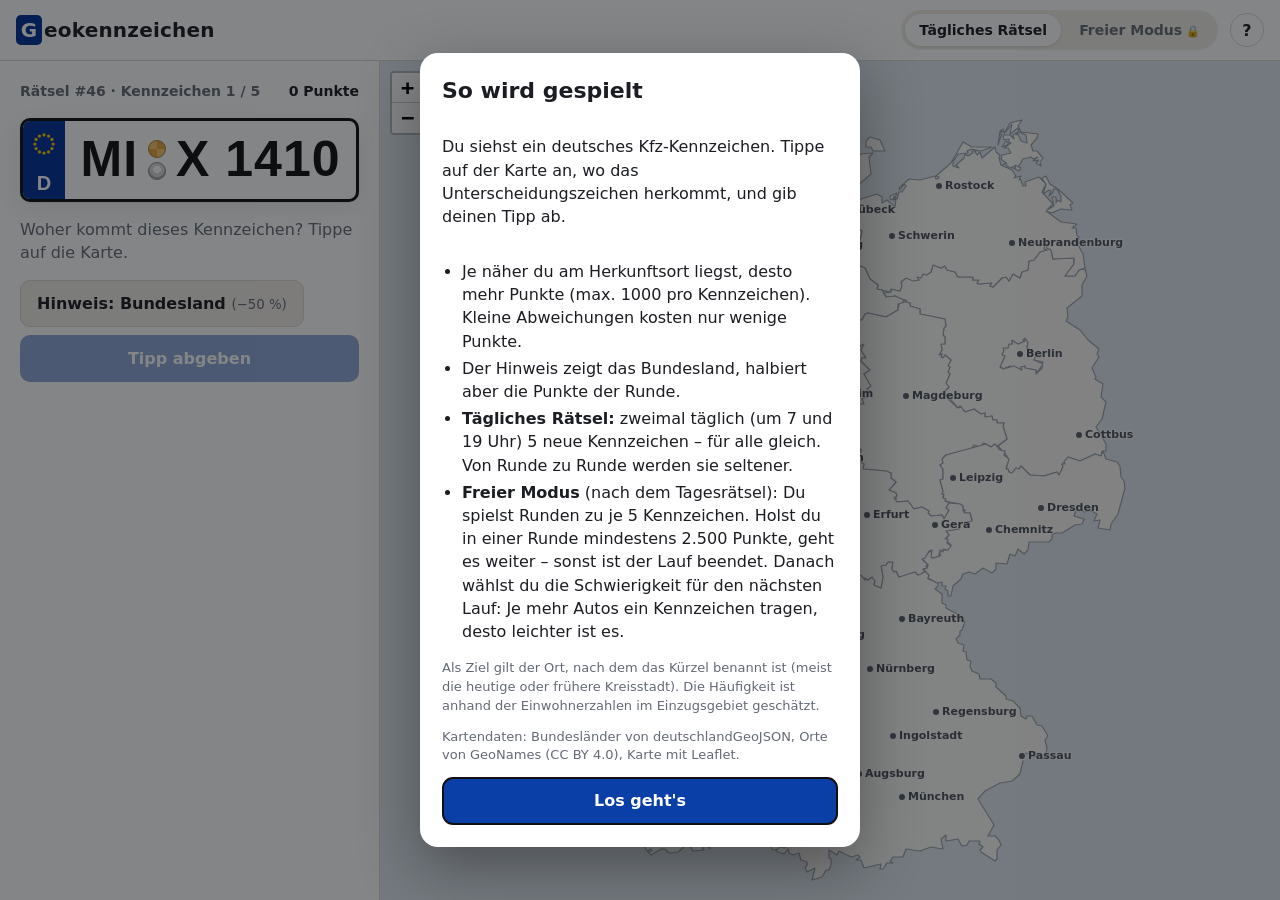
==== commit afbdae6d: "Logo: G in der blauen Box, daneben eokennzeichen Co-Authored-By: Claude Opus 5.5 <noreply@anthropic." ====
--- a/index.html
+++ b/index.html
@@ -12,7 +12,7 @@
 </head>
 <body>
   <header class="topbar">
-    <h1 class="brand"><span class="brand-d">D</span>GeoKennzeichen</h1>
+    <h1 class="brand" aria-label="geokennzeichen"><span class="brand-d" aria-hidden="true">G</span><span aria-hidden="true">eokennzeichen</span></h1>
     <nav class="tabs" role="tablist">
       <button class="tab" role="tab" data-mode="daily" id="tab-daily">Tägliches Rätsel</button>
       <button class="tab" role="tab" data-mode="endless" id="tab-endless">Freier Modus</button>
--- a/style.css
+++ b/style.css
@@ -63,11 +63,11 @@
   border-bottom: 1px solid var(--border);
   z-index: 10;
 }
-.brand { font-size: 18px; margin: 0; display: flex; align-items: center; gap: 8px; white-space: nowrap; }
+.brand { font-size: 20px; margin: 0; display: flex; align-items: center; gap: 2px; white-space: nowrap; letter-spacing: .01em; }
 .brand-d {
   display: inline-grid; place-items: center;
-  width: 22px; height: 28px; border-radius: 4px;
-  background: var(--eu); color: #fff; font-size: 13px;
+  width: 1.3em; height: 1.5em; border-radius: 5px;
+  background: var(--eu); color: #fff; font-size: 1em; font-weight: 800;
 }
 .tabs { display: flex; gap: 4px; background: var(--surface-2); padding: 4px; border-radius: 999px; margin-left: auto; }
 .tab {
@@ -288,7 +288,7 @@
 /* Mobile */
 @media (max-width: 760px) {
   .topbar { padding: 8px 12px; gap: 8px; flex-wrap: wrap; }
-  .brand { font-size: 16px; }
+  .brand { font-size: 18px; }
   .tabs { order: 3; width: 100%; margin: 0; }
   .tab { flex: 1; }
   .tab.locked::after { content: " 🔒"; font-size: 11px; }
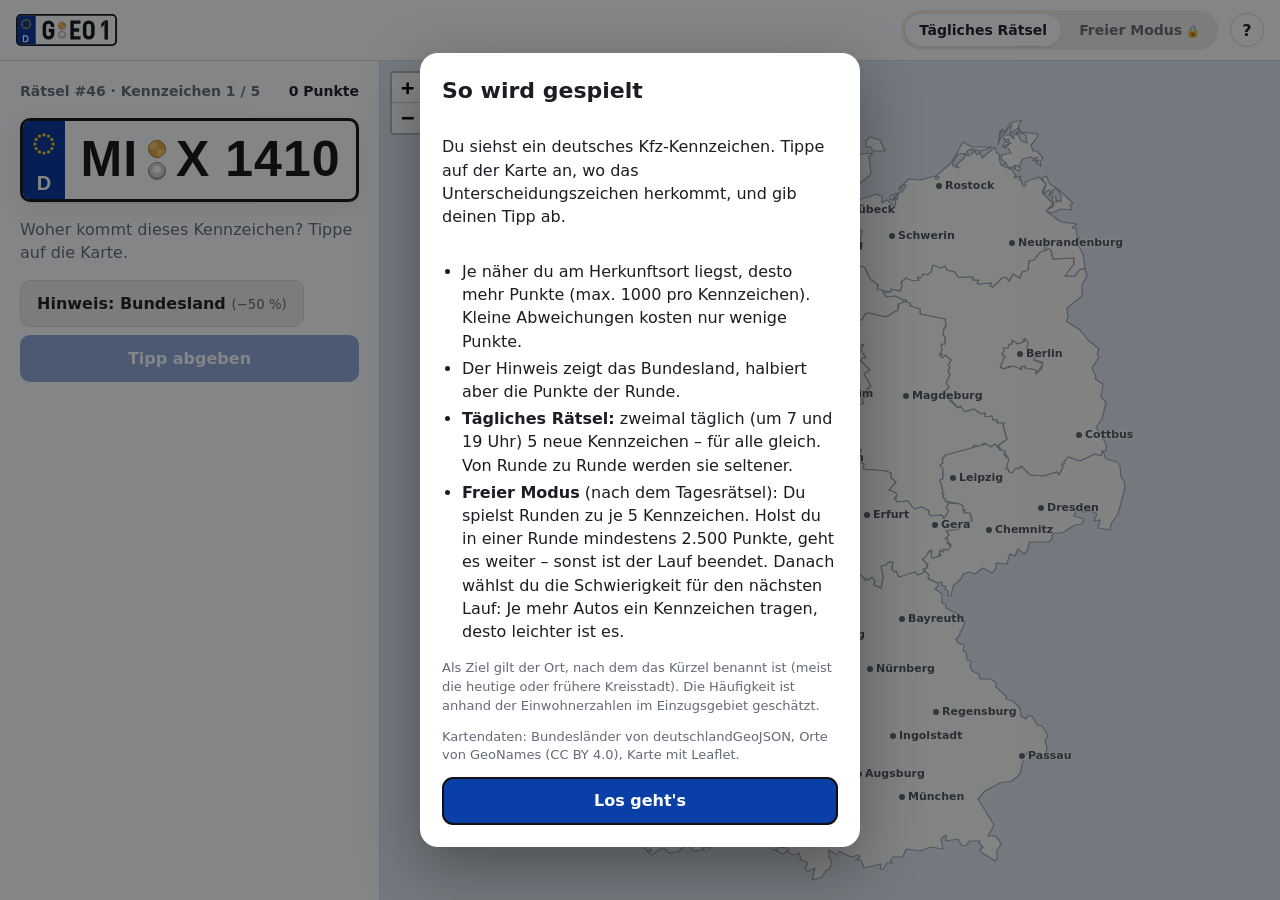
==== commit b75f2e1d: "Neues Logo: Kennzeichen G EO 1 (Kopfzeile und Favicon) Co-Authored-By: Claude Opus 5.5 <noreply@anth" ====
--- a/index.html
+++ b/index.html
@@ -6,13 +6,13 @@
   <title>GeoKennzeichen</title>
   <meta name="description" content="Woher kommt dieses Kennzeichen? Tägliches Rätsel und freier Modus mit allen deutschen Unterscheidungszeichen.">
   <meta name="theme-color" content="#003399">
-  <link rel="icon" href="data:image/svg+xml,%3Csvg xmlns='http://www.w3.org/2000/svg' viewBox='0 0 64 64'%3E%3Crect x='2' y='16' width='60' height='32' rx='5' fill='%23fff' stroke='%23111' stroke-width='3'/%3E%3Crect x='3.5' y='17.5' width='12' height='29' rx='3' fill='%23039'/%3E%3Ctext x='38' y='41' font-family='Arial' font-weight='700' font-size='20' text-anchor='middle'%3EKZ%3C/text%3E%3C/svg%3E">
+  <link rel="icon" href="favicon.svg" type="image/svg+xml">
   <link rel="stylesheet" href="vendor/leaflet/leaflet.css">
   <link rel="stylesheet" href="style.css">
 </head>
 <body>
   <header class="topbar">
-    <h1 class="brand" aria-label="geokennzeichen"><span class="brand-d" aria-hidden="true">G</span><span aria-hidden="true">eokennzeichen</span></h1>
+    <h1 class="brand"><img class="brand-logo" src="logo.svg" alt="geokennzeichen" width="95" height="30"></h1>
     <nav class="tabs" role="tablist">
       <button class="tab" role="tab" data-mode="daily" id="tab-daily">Tägliches Rätsel</button>
       <button class="tab" role="tab" data-mode="endless" id="tab-endless">Freier Modus</button>
@@ -150,5 +150,7 @@
   <script src="germany.js"></script>
   <script src="cities.js"></script>
   <script src="app.js"></script>
+  <!-- Besucherzähler ohne Cookies: https://geokennzeichen.goatcounter.com -->
+  <script data-goatcounter="https://geokennzeichen.goatcounter.com/count" async src="https://gc.zgo.at/count.js"></script>
 </body>
 </html>
--- a/style.css
+++ b/style.css
@@ -63,12 +63,8 @@
   border-bottom: 1px solid var(--border);
   z-index: 10;
 }
-.brand { font-size: 20px; margin: 0; display: flex; align-items: center; gap: 2px; white-space: nowrap; letter-spacing: .01em; }
-.brand-d {
-  display: inline-grid; place-items: center;
-  width: 1.3em; height: 1.5em; border-radius: 5px;
-  background: var(--eu); color: #fff; font-size: 1em; font-weight: 800;
-}
+.brand { margin: 0; display: flex; align-items: center; line-height: 0; }
+.brand-logo { height: 32px; width: auto; display: block; }
 .tabs { display: flex; gap: 4px; background: var(--surface-2); padding: 4px; border-radius: 999px; margin-left: auto; }
 .tab {
   border: 0; background: transparent; padding: 6px 14px; border-radius: 999px;
@@ -288,7 +284,7 @@
 /* Mobile */
 @media (max-width: 760px) {
   .topbar { padding: 8px 12px; gap: 8px; flex-wrap: wrap; }
-  .brand { font-size: 18px; }
+  .brand-logo { height: 30px; }
   .tabs { order: 3; width: 100%; margin: 0; }
   .tab { flex: 1; }
   .tab.locked::after { content: " 🔒"; font-size: 11px; }
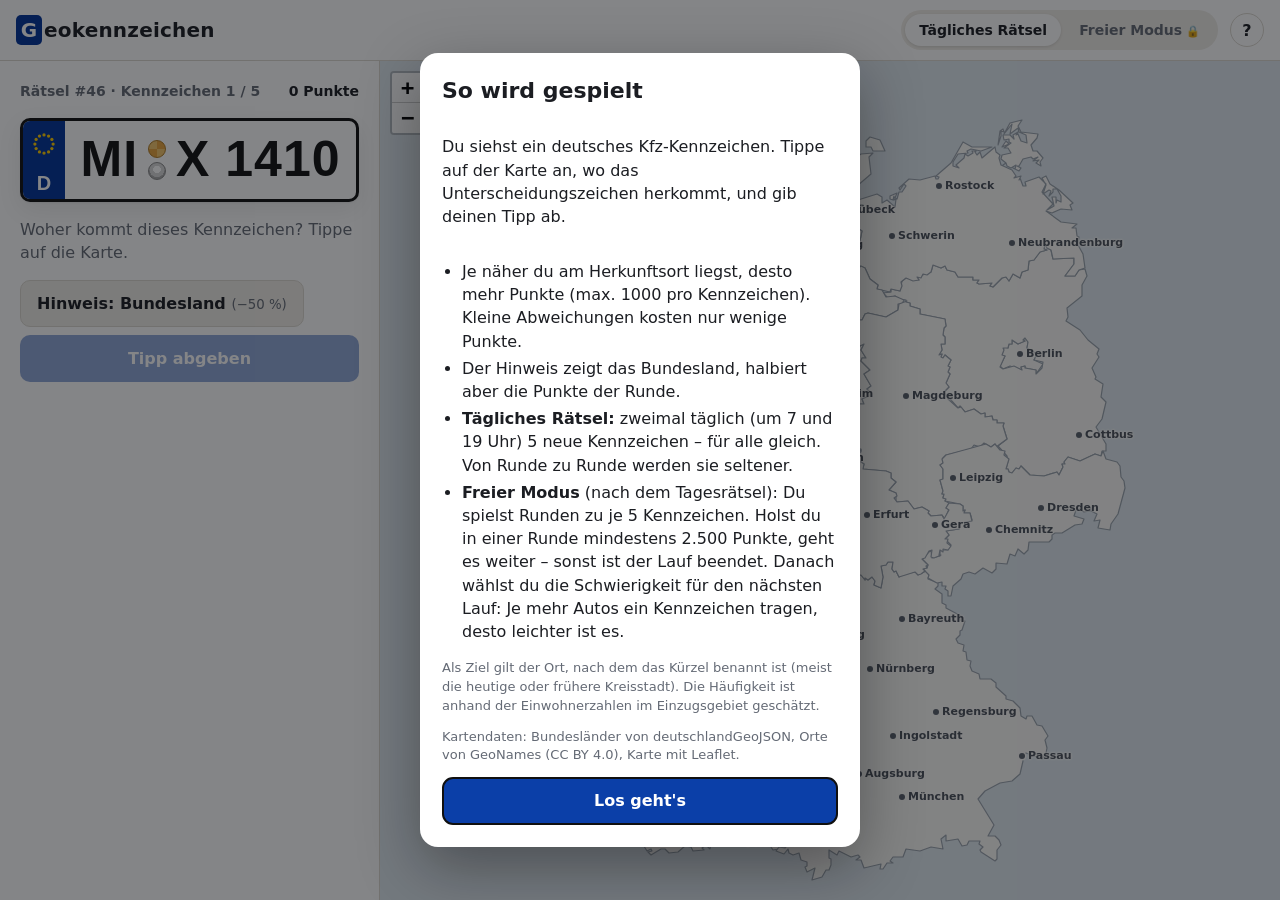
==== commit 5b31712a: "Logo auf der Seite zurück: G in der blauen Box + eokennzeichen Das Kennzeichen-Logo G EO 1 wird nur " ====
--- a/index.html
+++ b/index.html
@@ -6,13 +6,13 @@
   <title>GeoKennzeichen</title>
   <meta name="description" content="Woher kommt dieses Kennzeichen? Tägliches Rätsel und freier Modus mit allen deutschen Unterscheidungszeichen.">
   <meta name="theme-color" content="#003399">
-  <link rel="icon" href="favicon.svg" type="image/svg+xml">
+  <link rel="icon" href="data:image/svg+xml,%3Csvg xmlns='http://www.w3.org/2000/svg' viewBox='0 0 64 64'%3E%3Crect x='2' y='16' width='60' height='32' rx='5' fill='%23fff' stroke='%23111' stroke-width='3'/%3E%3Crect x='3.5' y='17.5' width='12' height='29' rx='3' fill='%23039'/%3E%3Ctext x='38' y='41' font-family='Arial' font-weight='700' font-size='20' text-anchor='middle'%3EKZ%3C/text%3E%3C/svg%3E">
   <link rel="stylesheet" href="vendor/leaflet/leaflet.css">
   <link rel="stylesheet" href="style.css">
 </head>
 <body>
   <header class="topbar">
-    <h1 class="brand"><img class="brand-logo" src="logo.svg" alt="geokennzeichen" width="95" height="30"></h1>
+    <h1 class="brand" aria-label="geokennzeichen"><span class="brand-d" aria-hidden="true">G</span><span aria-hidden="true">eokennzeichen</span></h1>
     <nav class="tabs" role="tablist">
       <button class="tab" role="tab" data-mode="daily" id="tab-daily">Tägliches Rätsel</button>
       <button class="tab" role="tab" data-mode="endless" id="tab-endless">Freier Modus</button>
--- a/style.css
+++ b/style.css
@@ -63,8 +63,12 @@
   border-bottom: 1px solid var(--border);
   z-index: 10;
 }
-.brand { margin: 0; display: flex; align-items: center; line-height: 0; }
-.brand-logo { height: 32px; width: auto; display: block; }
+.brand { font-size: 20px; margin: 0; display: flex; align-items: center; gap: 2px; white-space: nowrap; letter-spacing: .01em; }
+.brand-d {
+  display: inline-grid; place-items: center;
+  width: 1.3em; height: 1.5em; border-radius: 5px;
+  background: var(--eu); color: #fff; font-size: 1em; font-weight: 800;
+}
 .tabs { display: flex; gap: 4px; background: var(--surface-2); padding: 4px; border-radius: 999px; margin-left: auto; }
 .tab {
   border: 0; background: transparent; padding: 6px 14px; border-radius: 999px;
@@ -284,7 +288,7 @@
 /* Mobile */
 @media (max-width: 760px) {
   .topbar { padding: 8px 12px; gap: 8px; flex-wrap: wrap; }
-  .brand-logo { height: 30px; }
+  .brand { font-size: 18px; }
   .tabs { order: 3; width: 100%; margin: 0; }
   .tab { flex: 1; }
   .tab.locked::after { content: " 🔒"; font-size: 11px; }
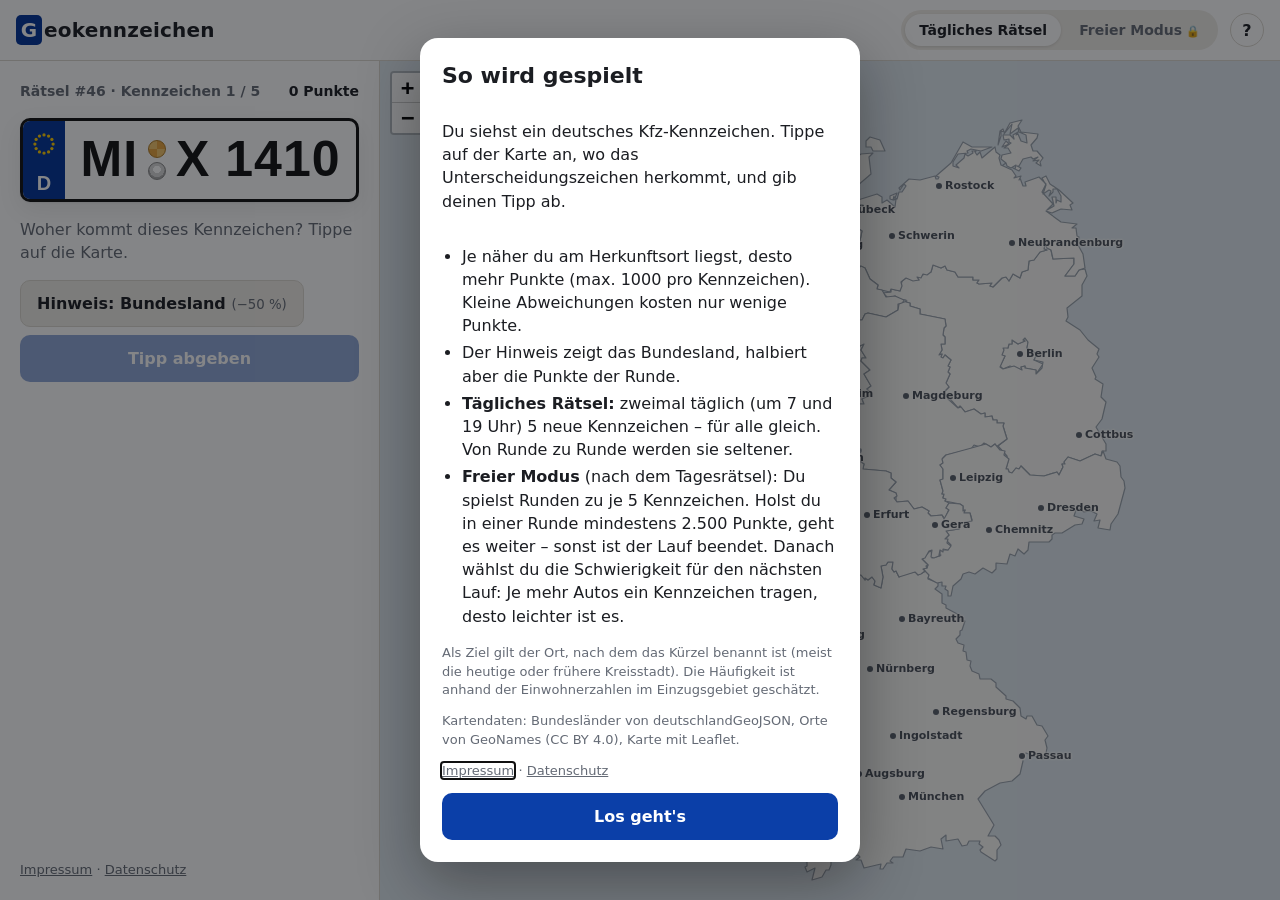
==== commit dbf40126: "Impressum und Datenschutzerklärung - Eigene Seiten impressum.html und datenschutz.html (heller/dunkl" ====
--- a/index.html
+++ b/index.html
@@ -54,6 +54,7 @@
         <div class="dots" id="rp-dots"></div>
         <p class="run-meta" id="rp-meta"></p>
       </div>
+      <nav class="legal-links"><a href="impressum.html">Impressum</a> · <a href="datenschutz.html">Datenschutz</a></nav>
     </section>
 
     <section class="map-wrap">
@@ -139,6 +140,7 @@
       </ul>
       <p class="fine">Als Ziel gilt der Ort, nach dem das Kürzel benannt ist (meist die heutige oder frühere Kreisstadt). Die Häufigkeit ist anhand der Einwohnerzahlen im Einzugsgebiet geschätzt.</p>
       <p class="fine">Kartendaten: Bundesländer von deutschlandGeoJSON, Orte von GeoNames (CC BY 4.0), Karte mit Leaflet.</p>
+      <p class="fine"><a href="impressum.html">Impressum</a> · <a href="datenschutz.html">Datenschutz</a></p>
       <div class="modal-actions"><button class="btn btn-primary" value="close">Los geht's</button></div>
     </form>
   </dialog>
--- a/style.css
+++ b/style.css
@@ -187,6 +187,11 @@
 }
 .endless-stats b, .stats-row b { font-size: 20px; font-variant-numeric: tabular-nums; }
 .endless-stats span, .stats-row span { font-size: 12px; color: var(--muted); }
+
+/* Impressum / Datenschutz */
+.legal-links { margin-top: auto; padding-top: 8px; font-size: 13px; color: var(--muted); }
+.legal-links a, .fine a { color: var(--muted); }
+body.answered .legal-links { display: none; }
 
 /* Map markers */
 .target-label {
